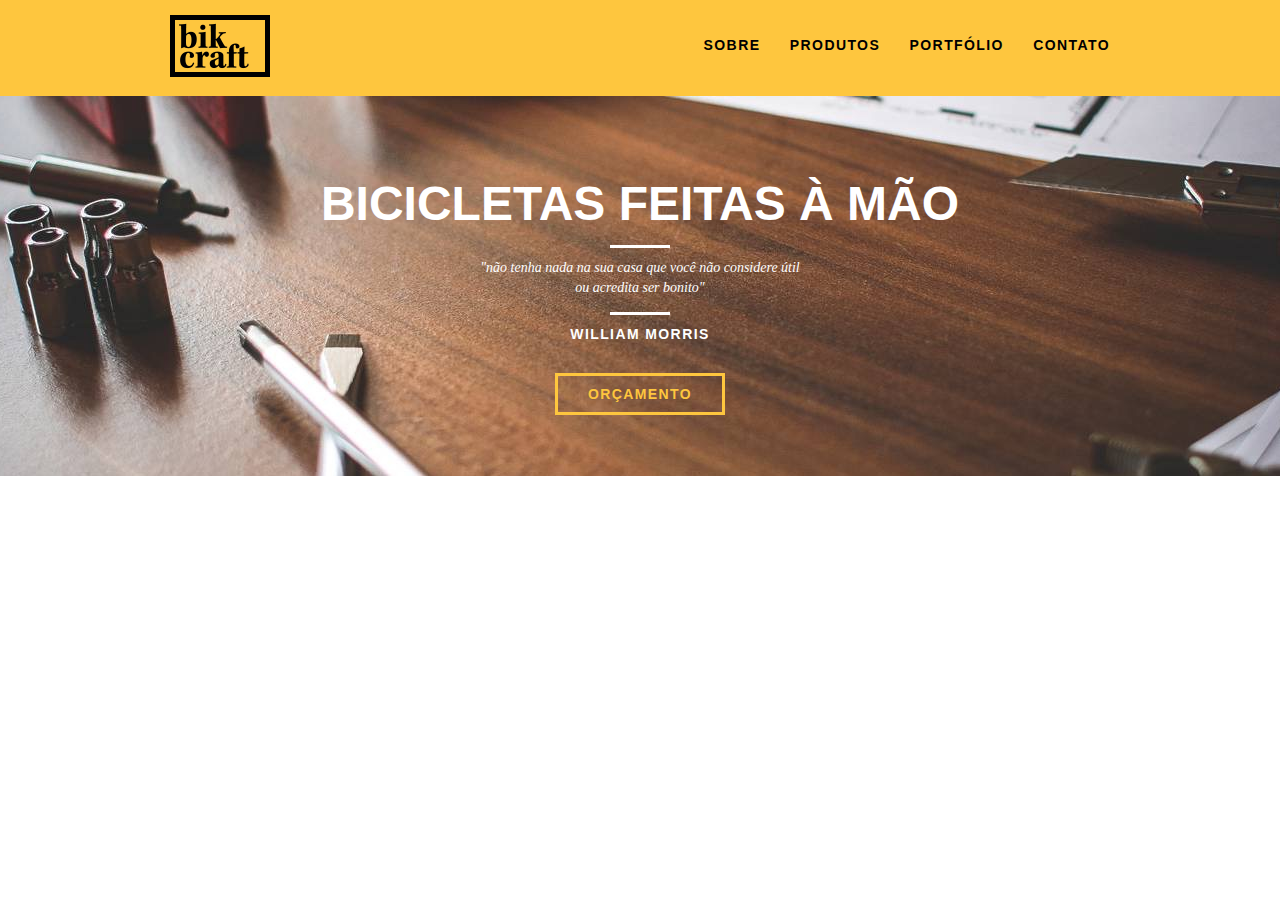
==== Bikcraft/index.html @ 6a5e8c7d "mais imagens adicionadas ao projeto, introdução da home pronta" ====
<!DOCTYPE html>
<html lang="pt-br">
<head>
    <meta charset="UTF-8">
    <meta name="viewport" content="width=device-width, initial-scale=1.0">
    <link rel="stylesheet" href="css/normalize.css">
    <link rel="stylesheet" href="css/reset.css">
    <link rel="stylesheet" href="css/grid.css">
    <link rel="stylesheet" href="css/style.css">
    <title>Bikcraft</title>
</head>
<body>
    <header class="header">
        <div class="container"> 
            <a href="index.html" class="grid-4"><img src="img/bikcraft.png" alt="Bikcraft"></a>
            <nav class="grid-12 header_menu">
                <ul>
                    <li><a href="sobre.html">Sobre</a></li>
                    <li><a href="produtos.html">Produtos</a></li>
                    <li><a href="portfolio.html">Portfólio</a></li>
                    <li><a href="contato.html">Contato</a></li>
                </ul>
            </nav>
        </div>
    </header>

    <section class="introducao">
        <div class="container">
            <h1>Bicicletas feitas à mão</h1>
            <blockquote class="quote_externo">
                <p>"não tenha nada na sua casa que você não considere útil ou acredita ser bonito"</p>
                <cite>William Morris</cite>
            </blockquote>
            <a href="produtos.html" class="btn">Orçamento</a>
        </div>
    </section>

</body>
</html>
---- Bikcraft/css/grid.css ----
*, *:before, *:after {
  -webkit-box-sizing: border-box; 
  -moz-box-sizing: border-box; 
  box-sizing: border-box;
}

.container {
	width: 960px;
	margin: 0 auto;
	padding: 0px;
	position: relative;
}

.container:after, .container:before {
	content: " ";
	display: table;
}

.container:after {
	clear: both;
}

.grid-1, .grid-2, .grid-3, .grid-4, .grid-5, .grid-6, .grid-7, .grid-8, .grid-9, .grid-10, .grid-11, .grid-12, .grid-13, .grid-14, .grid-15, .grid-16, .grid-1-3 {
	float: left;
	margin-left: 10px;
	margin-right: 10px;
}

.grid-1 	{width: 40px;}
.grid-2 	{width: 100px;}
.grid-3 	{width: 160px;}
.grid-4 	{width: 220px;}
.grid-5 	{width: 280px;}
.grid-6 	{width: 340px;}
.grid-7 	{width: 400px;}
.grid-8 	{width: 460px;}
.grid-9 	{width: 520px;}
.grid-10 	{width: 580px;}
.grid-11 	{width: 640px;}
.grid-12 	{width: 700px;}
.grid-13 	{width: 760px;}
.grid-14 	{width: 820px;}
.grid-15 	{width: 880px;}
.grid-16 	{width: 940px;}
.grid-1-3	{width: 300px;}
---- Bikcraft/css/style.css ----
/* 
                                        oooo  
                                        `888  
 .oooooooo  .ooooo.  oooo d8b  .oooo.    888  
888' `88b  d88' `88b `888""8P `P  )88b   888  
888   888  888ooo888  888      .oP"888   888  
`88bod8P'  888    .o  888     d8(  888   888  
`8oooooo.  `Y8bod8P' d888b    `Y888""8o o888o 
d"     YD                                     
"Y88888P'                                     
*/

:root {
    --branco: #fff;
    --amarelo: #fec63e;
    --preto: #000;
}

body {
    font-family: Arial, Helvetica, sans-serif;
}

p {
    font-family: Georgia, 'Times New Roman', Times, serif;
    font-size: 14px;
    line-height: 20px;
}

.btn {
    border: 3px solid var(--amarelo);
    padding: 10px 30px;
    font-weight: bold;
    text-transform: uppercase;
    color: var(--amarelo);
    font-size: 14px;
    line-height: 20px;
    letter-spacing: .1em;
}

.btn:hover {
    color: var(--branco);
    border-color:var(--branco);
    transition: 0.3s;
}


/* 
oooo                                  .o8                     
`888                                 "888                     
 888 .oo.    .ooooo.   .oooo.    .oooo888   .ooooo.  oooo d8b 
 888P"Y88b  d88' `88b `P  )88b  d88' `888  d88' `88b `888""8P 
 888   888  888ooo888  .oP"888  888   888  888ooo888  888     
 888   888  888    .o d8(  888  888   888  888    .o  888     
o888o o888o `Y8bod8P' `Y888""8o `Y8bod88P" `Y8bod8P' d888b    
*/

.header {
    position: fixed;
    top: 0;
    width: 100%;
    background: var(--amarelo);
    padding: 15px 0;
}

.header_menu {
    text-align: right;

}

.header_menu ul li {
    display: inline-block;
    margin-left: 25px;
    margin-top: 20px;
}

.header_menu ul li a {
    color: var(--preto);
    font-weight: bold;
    text-transform: uppercase;
    letter-spacing: .1em;
    font-size: 14px;
    line-height: 20px;
    padding: 10px 0;
} 

.header_menu ul li a:hover {
    color: var(--branco);
    transition: 0.1s;
} 

/* 
 o8o                  .                      
 `"'                .o8                      
oooo  ooo. .oo.   .o888oo oooo d8b  .ooooo.  
`888  `888P"Y88b    888   `888""8P d88' `88b 
 888   888   888    888    888     888   888 
 888   888   888    888 .  888     888   888 
o888o o888o o888o   "888" d888b    `Y8bod8P' 
*/

.introducao {
    width: 100%;
    background: url("../img/bg.jpg") no-repeat center;
    background-size: cover;
    margin-top: 96px;
    height: 380px;
    text-align: center;
    padding-top: 80px;
}

.introducao h1 {
    font-size: 48px;
    font-weight: bold;
    color: var(--branco);
    text-transform: uppercase;
}

.quote_externo {
    max-width: 320px;
    margin: 0 auto;
    color: var(--branco);
    margin-bottom: 40px;
}

.quote_externo p {
    font-style: italic;
}

.quote_externo p:before, .quote_externo p:after {
    content: "";
    display: block;
    width: 60px;
    height: 3px;
    background: var(--branco);
    margin: 14px auto 10px auto;
}

.quote_externo cite {
    font-style: normal;
    font-weight: bold;
    font-size: 14px;
    letter-spacing: .1em;
    text-transform: uppercase;
}
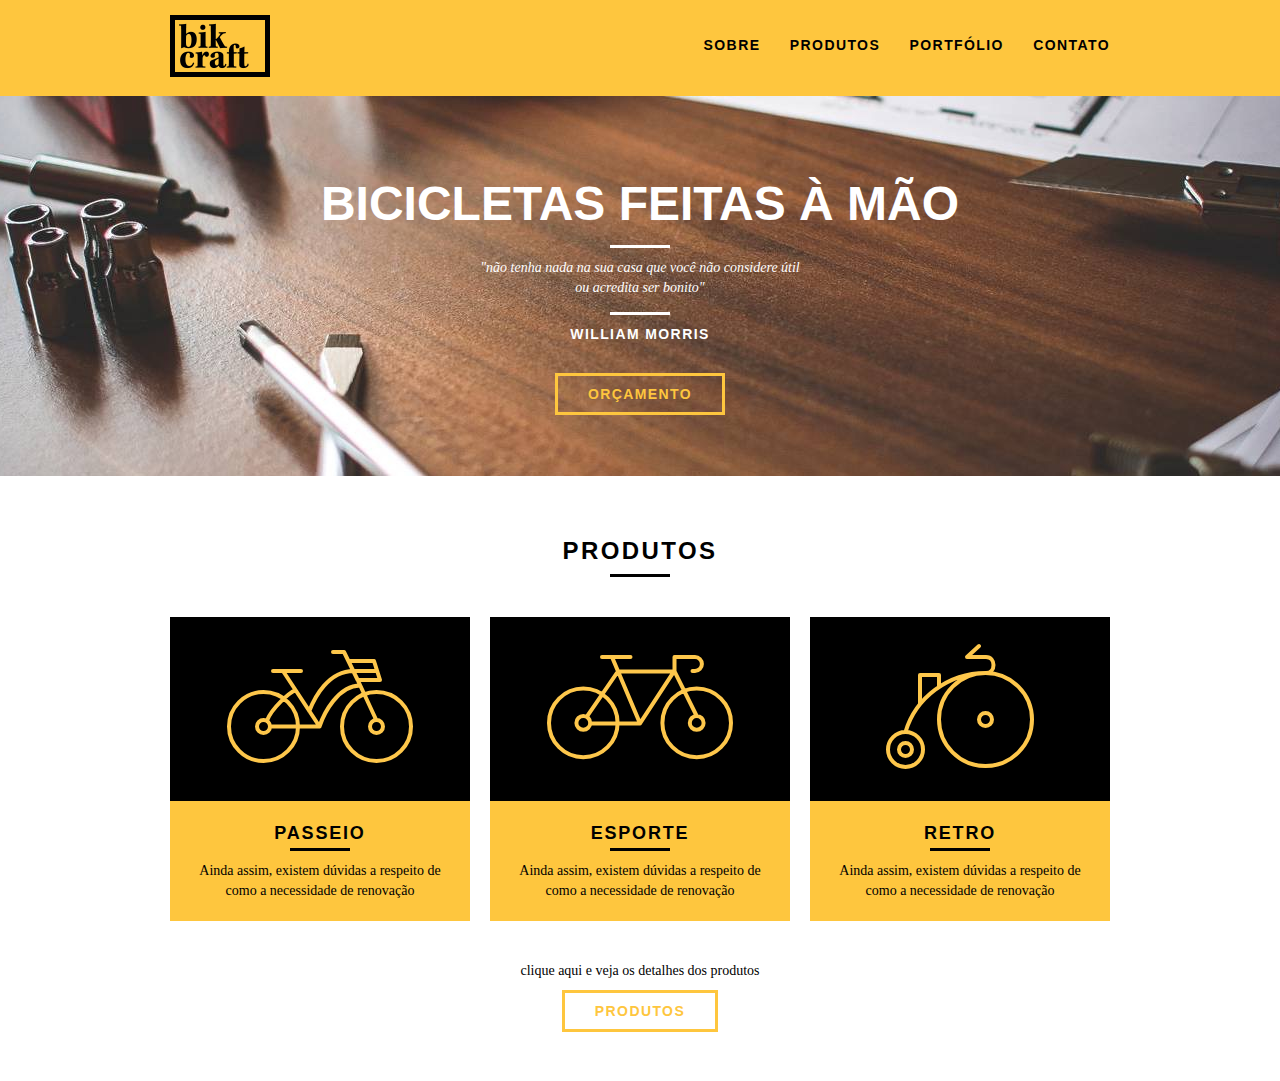
==== commit b72bfb8a: "parte produtos pronta e header corrigido com z-index" ====
--- a/Bikcraft/index.html
+++ b/Bikcraft/index.html
@@ -35,5 +35,34 @@
         </div>
     </section>
 
+    <section class="produtos container">
+        <h2 class="subtitulo">Produtos</h2>
+        <ul class="produtos_lista"> 
+
+            <li class="grid-1-3">
+                <div class="produtos_icone"><img src="img/produtos/passeio.svg" alt="Bikcraft Passeio"></div>
+                <h3>Passeio</h3>
+                <p>Ainda assim, existem dúvidas a respeito de como a necessidade de renovação</p>
+            </li>
+
+            <li class="grid-1-3">
+                <div class="produtos_icone"><img src="img/produtos/esporte.svg" alt="Bikcraft Esporte"></div>
+                <h3>Esporte</h3>
+                <p>Ainda assim, existem dúvidas a respeito de como a necessidade de renovação</p>
+            </li>
+
+            <li class="grid-1-3">
+                <div class="produtos_icone"><img src="img/produtos/retro.svg" alt="Bikcraft Retro"></div>
+                <h3>Retro</h3>
+                <p>Ainda assim, existem dúvidas a respeito de como a necessidade de renovação</p>
+            </li>
+
+        </ul>
+
+        <div class="call">
+            <p>clique aqui e veja os detalhes dos produtos</p>
+            <a href="produtos.html" class="btn btn_preto">Produtos</a>
+        </div>
+    </section>
 </body>
 </html>--- a/Bikcraft/css/style.css
+++ b/Bikcraft/css/style.css
@@ -26,6 +26,26 @@
     line-height: 20px;
 }
 
+.subtitulo {
+    font-size: 24px;
+    font-weight: bold;
+    line-height: 30px;
+    letter-spacing: .1em;
+    color: var(--preto);
+    text-transform: uppercase;
+    text-align: center;
+    margin-bottom: 40px;
+}
+
+.subtitulo:after {
+    content: "";
+    display: block;
+    width: 60px;
+    height: 3px;
+    background: var(--preto);
+    margin: 8px auto;
+}
+
 .btn {
     border: 3px solid var(--amarelo);
     padding: 10px 30px;
@@ -40,6 +60,12 @@
 .btn:hover {
     color: var(--branco);
     border-color:var(--branco);
+    transition: 0.3s;
+}
+
+.btn.btn_preto:hover {
+    color: var(--preto);
+    border-color:var(--preto);
     transition: 0.3s;
 }
 
@@ -60,6 +86,7 @@
     width: 100%;
     background: var(--amarelo);
     padding: 15px 0;
+    z-index: 10;
 }
 
 .header_menu {
@@ -143,3 +170,60 @@
     text-transform: uppercase;
 }
 
+/* 
+                                    .o8                  .                      
+                                   "888                .o8                      
+oo.ooooo.  oooo d8b  .ooooo.   .oooo888  oooo  oooo  .o888oo  .ooooo.   .oooo.o 
+ 888' `88b `888""8P d88' `88b d88' `888  `888  `888    888   d88' `88b d88(  "8 
+ 888   888  888     888   888 888   888   888   888    888   888   888 `"Y88b.  
+ 888   888  888     888   888 888   888   888   888    888 . 888   888 o.  )88b 
+ 888bod8P' d888b    `Y8bod8P' `Y8bod88P"  `V88V"V8P'   "888" `Y8bod8P' 8""888P' 
+ 888                                                                            
+*/
+
+.produtos {
+    padding: 60px 0;
+}
+
+.produtos_lista li {
+    background: var(--amarelo);
+    text-align: center;
+}
+
+.produtos_lista li h3 {
+    font-weight: bold;
+    font-size: 18px;
+    line-height: 25px;
+    letter-spacing: .1em;
+    text-transform: uppercase;
+    margin-top: 20px;
+
+}
+
+.produtos_lista li h3:after {
+    content: "";
+    display: block;
+    width: 60px;
+    height: 3px;
+    background: var(--preto);
+    margin: 2px auto;
+}
+
+.produtos_lista li p {
+    margin: 10px 20px 20px 20px;
+}
+
+.produtos_icone {
+    background: var(--preto);
+    padding: 20px;
+}
+
+.call {
+    text-align: center;
+    padding-top: 40px;
+    clear: both;
+}
+
+.call p {
+    margin-bottom: 20px;
+}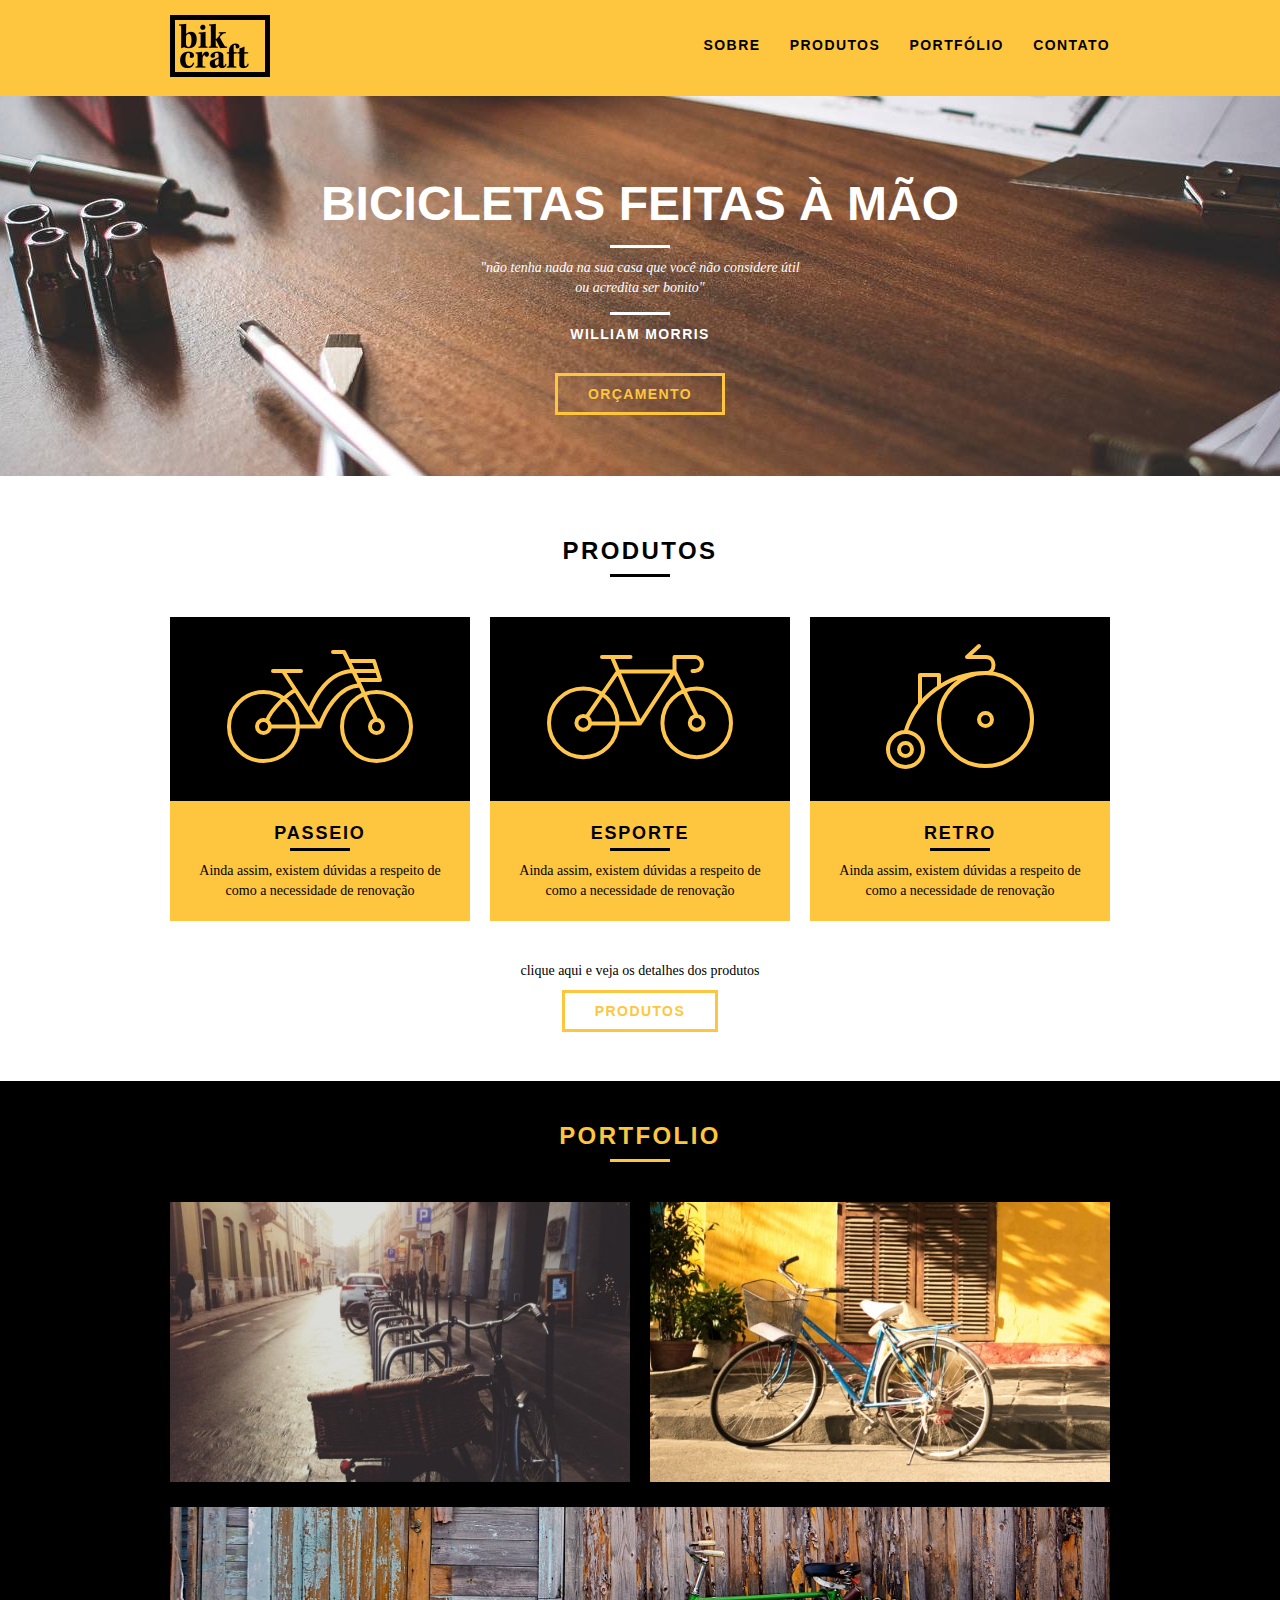
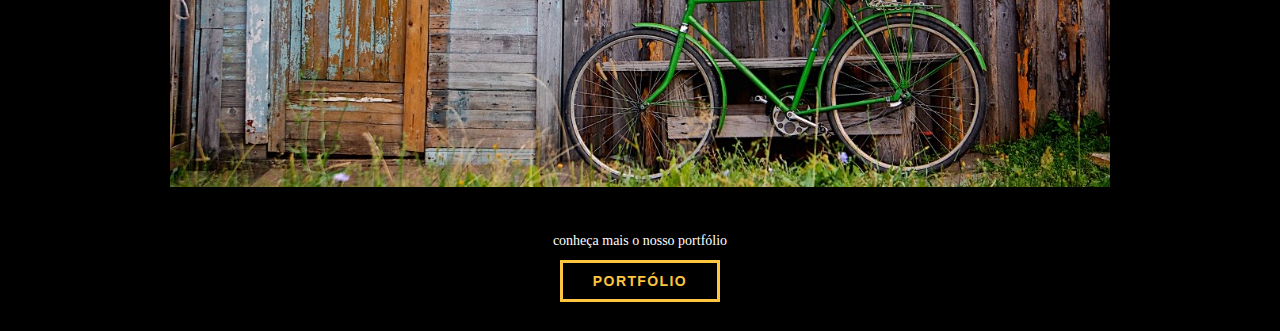
==== commit 6dff6b51: "portfolio da home pronto" ====
--- a/Bikcraft/index.html
+++ b/Bikcraft/index.html
@@ -64,5 +64,22 @@
             <a href="produtos.html" class="btn btn_preto">Produtos</a>
         </div>
     </section>
+
+    <section class="portfolio">
+        <div class="container">
+            <h2 class="subtitulo">Portfolio</h2>
+            <ul class="portfolio_lista">
+                <li class="grid-8"><img src="img/portfolio/retro.jpg" alt="Bicicleta Retro"></li>
+                <li class="grid-8"><img src="img/portfolio/passeio.jpg" alt="Bicicleta Passeio"></li>
+                <li class="grid-16"><img src="img/portfolio/esporte.jpg" alt="Bicicleta Esporte"></li>
+            </ul>
+
+            <div class="call">
+                <p>conheça mais o nosso portfólio</p>
+                <a href="portfolio.html" class="btn">Portfólio</a>
+            </div>
+        </div>
+    </section>
+
 </body>
 </html>--- a/Bikcraft/css/style.css
+++ b/Bikcraft/css/style.css
@@ -226,4 +226,39 @@
 
 .call p {
     margin-bottom: 20px;
+}
+
+/* 
+                                  .    .o88o.           oooo   o8o            
+                                .o8    888 `"           `888   `"'            
+oo.ooooo.   .ooooo.  oooo d8b .o888oo o888oo   .ooooo.   888  oooo   .ooooo.  
+ 888' `88b d88' `88b `888""8P   888    888    d88' `88b  888  `888  d88' `88b 
+ 888   888 888   888  888       888    888    888   888  888   888  888   888 
+ 888   888 888   888  888       888 .  888    888   888  888   888  888   888 
+ 888bod8P' `Y8bod8P' d888b      "888" o888o   `Y8bod8P' o888o o888o `Y8bod8P' 
+ 888                                                                          
+o888o                                                                                                                                                
+*/
+
+.portfolio {
+    width: 100%;
+    background: var(--preto);
+    padding: 40px 0;
+}
+
+.portfolio .subtitulo {
+    color: var(--amarelo);
+
+}
+
+.portfolio .subtitulo:after {
+    background: var(--amarelo);
+}
+
+.portfolio .call p {
+    color: var(--branco);
+}
+
+.portfolio_lista li:last-child {
+    margin-top: 20px;
 }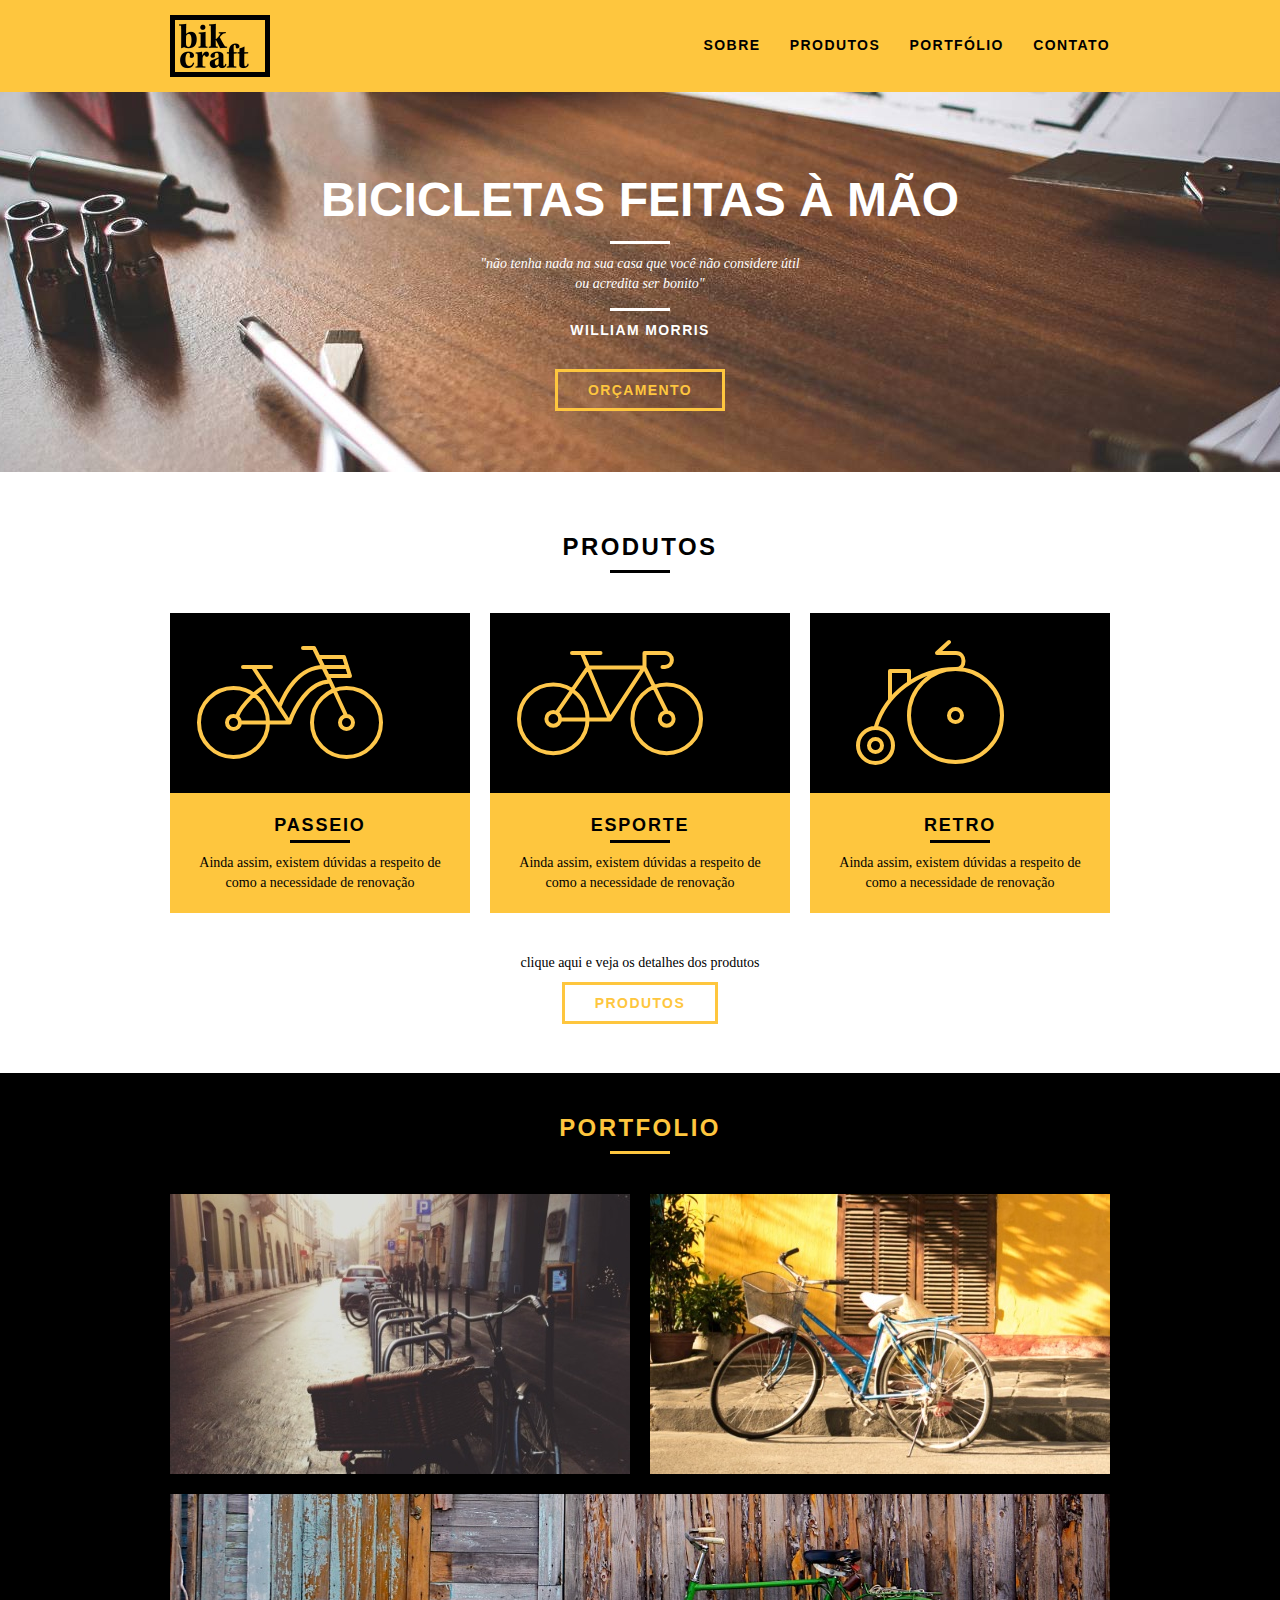
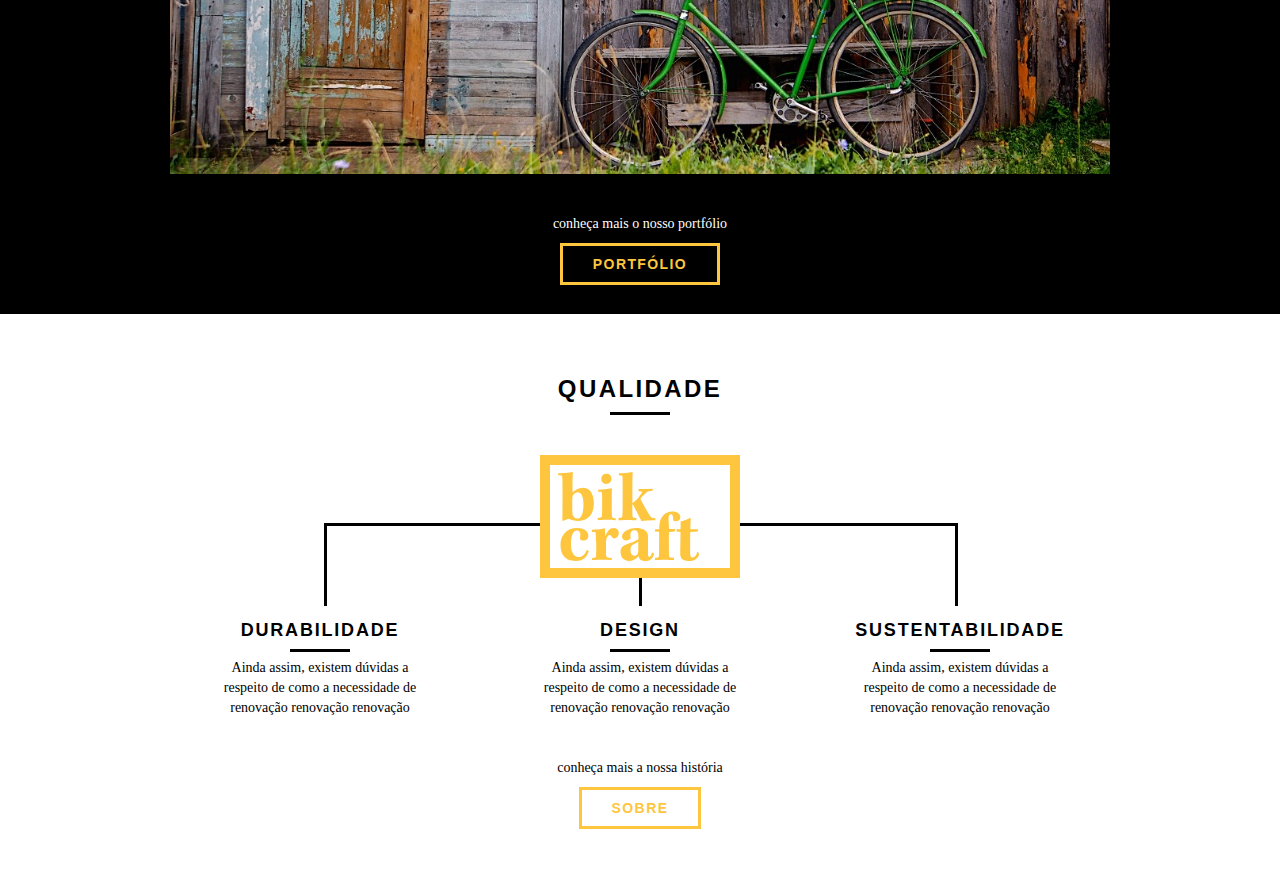
==== commit b75d7571: "ajustes no transition dos hovers, imagens com display block, ajuste no começo da página e parte de q" ====
--- a/Bikcraft/index.html
+++ b/Bikcraft/index.html
@@ -81,5 +81,28 @@
         </div>
     </section>
 
+    <section class="qualidade container">
+        <h2 class="subtitulo">Qualidade</h2>
+        <img src="img/bikcraft-qualidade.svg" alt="Bikcraft">
+        <ul class="qualidade_lista">
+            <li class="grid-1-3">
+                <h3>Durabilidade</h3>
+                <p>Ainda assim, existem dúvidas a respeito de como a necessidade de renovação renovação renovação</p>
+            </li>
+            <li class="grid-1-3">
+                <h3>Design</h3>
+                <p>Ainda assim, existem dúvidas a respeito de como a necessidade de renovação renovação renovação</p>
+            </li>
+            <li class="grid-1-3">
+                <h3>Sustentabilidade</h3>
+                <p>Ainda assim, existem dúvidas a respeito de como a necessidade de renovação renovação renovação</p>
+            </li>
+        </ul>
+        <div class="call">
+            <p>conheça mais a nossa história</p>
+            <a href="sobre.html" class="btn btn_preto">Sobre</a>
+        </div>
+    </section>
+
 </body>
 </html>--- a/Bikcraft/css/style.css
+++ b/Bikcraft/css/style.css
@@ -26,6 +26,10 @@
     line-height: 20px;
 }
 
+img {
+    display: block;
+}
+
 .subtitulo {
     font-size: 24px;
     font-weight: bold;
@@ -55,18 +59,18 @@
     font-size: 14px;
     line-height: 20px;
     letter-spacing: .1em;
+    transition: 0.3s ease-in-out;
 }
 
 .btn:hover {
     color: var(--branco);
     border-color:var(--branco);
-    transition: 0.3s;
+
 }
 
 .btn.btn_preto:hover {
     color: var(--preto);
     border-color:var(--preto);
-    transition: 0.3s;
 }
 
 
@@ -108,11 +112,12 @@
     font-size: 14px;
     line-height: 20px;
     padding: 10px 0;
+    transition: 0.1s ease-in-out;
 } 
 
 .header_menu ul li a:hover {
     color: var(--branco);
-    transition: 0.1s;
+
 } 
 
 /* 
@@ -129,7 +134,7 @@
     width: 100%;
     background: url("../img/bg.jpg") no-repeat center;
     background-size: cover;
-    margin-top: 96px;
+    margin-top: 92px;
     height: 380px;
     text-align: center;
     padding-top: 80px;
@@ -261,4 +266,65 @@
 
 .portfolio_lista li:last-child {
     margin-top: 20px;
+}
+
+/* 
+                                 oooo   o8o        .o8                  .o8            
+                                 `888   `"'       "888                 "888            
+ .ooooo oo oooo  oooo   .oooo.    888  oooo   .oooo888   .oooo.    .oooo888   .ooooo.  
+d88' `888  `888  `888  `P  )88b   888  `888  d88' `888  `P  )88b  d88' `888  d88' `88b 
+888   888   888   888   .oP"888   888   888  888   888   .oP"888  888   888  888ooo888 
+888   888   888   888  d8(  888   888   888  888   888  d8(  888  888   888  888    .o 
+`V8bod888   `V88V"V8P' `Y888""8o o888o o888o `Y8bod88P" `Y888""8o `Y8bod88P" `Y8bod8P' 
+      888.                                                                             
+      8P'                                                                              
+      "                                                                                
+*/
+
+.qualidade {
+    padding: 60px 0;
+}
+
+.qualidade:after{
+    content: "";
+    width: 634px;
+    height: 83px;
+    display: block;
+    background: url(../img/linhas.svg) no-repeat center;
+    position: absolute;
+    top: 209px;
+    right: 162px;
+    z-index: -1;
+}
+
+.qualidade img {
+    margin: 0 auto;
+}
+
+.qualidade_lista {
+    padding-top: 20px;
+}
+
+.qualidade_lista li {
+    text-align: center;
+    padding: 0 40px;
+}
+
+.qualidade_lista li h3 {
+    font-weight: bold;
+    font-size: 18px;
+    line-height: 25px;
+    letter-spacing: .1em;
+    text-transform: uppercase;
+    margin-top: 20px;
+
+}
+
+.qualidade_lista li h3:after {
+    content: "";
+    display: block;
+    width: 60px;
+    height: 3px;
+    background: var(--preto);
+    margin: 6px auto;
 }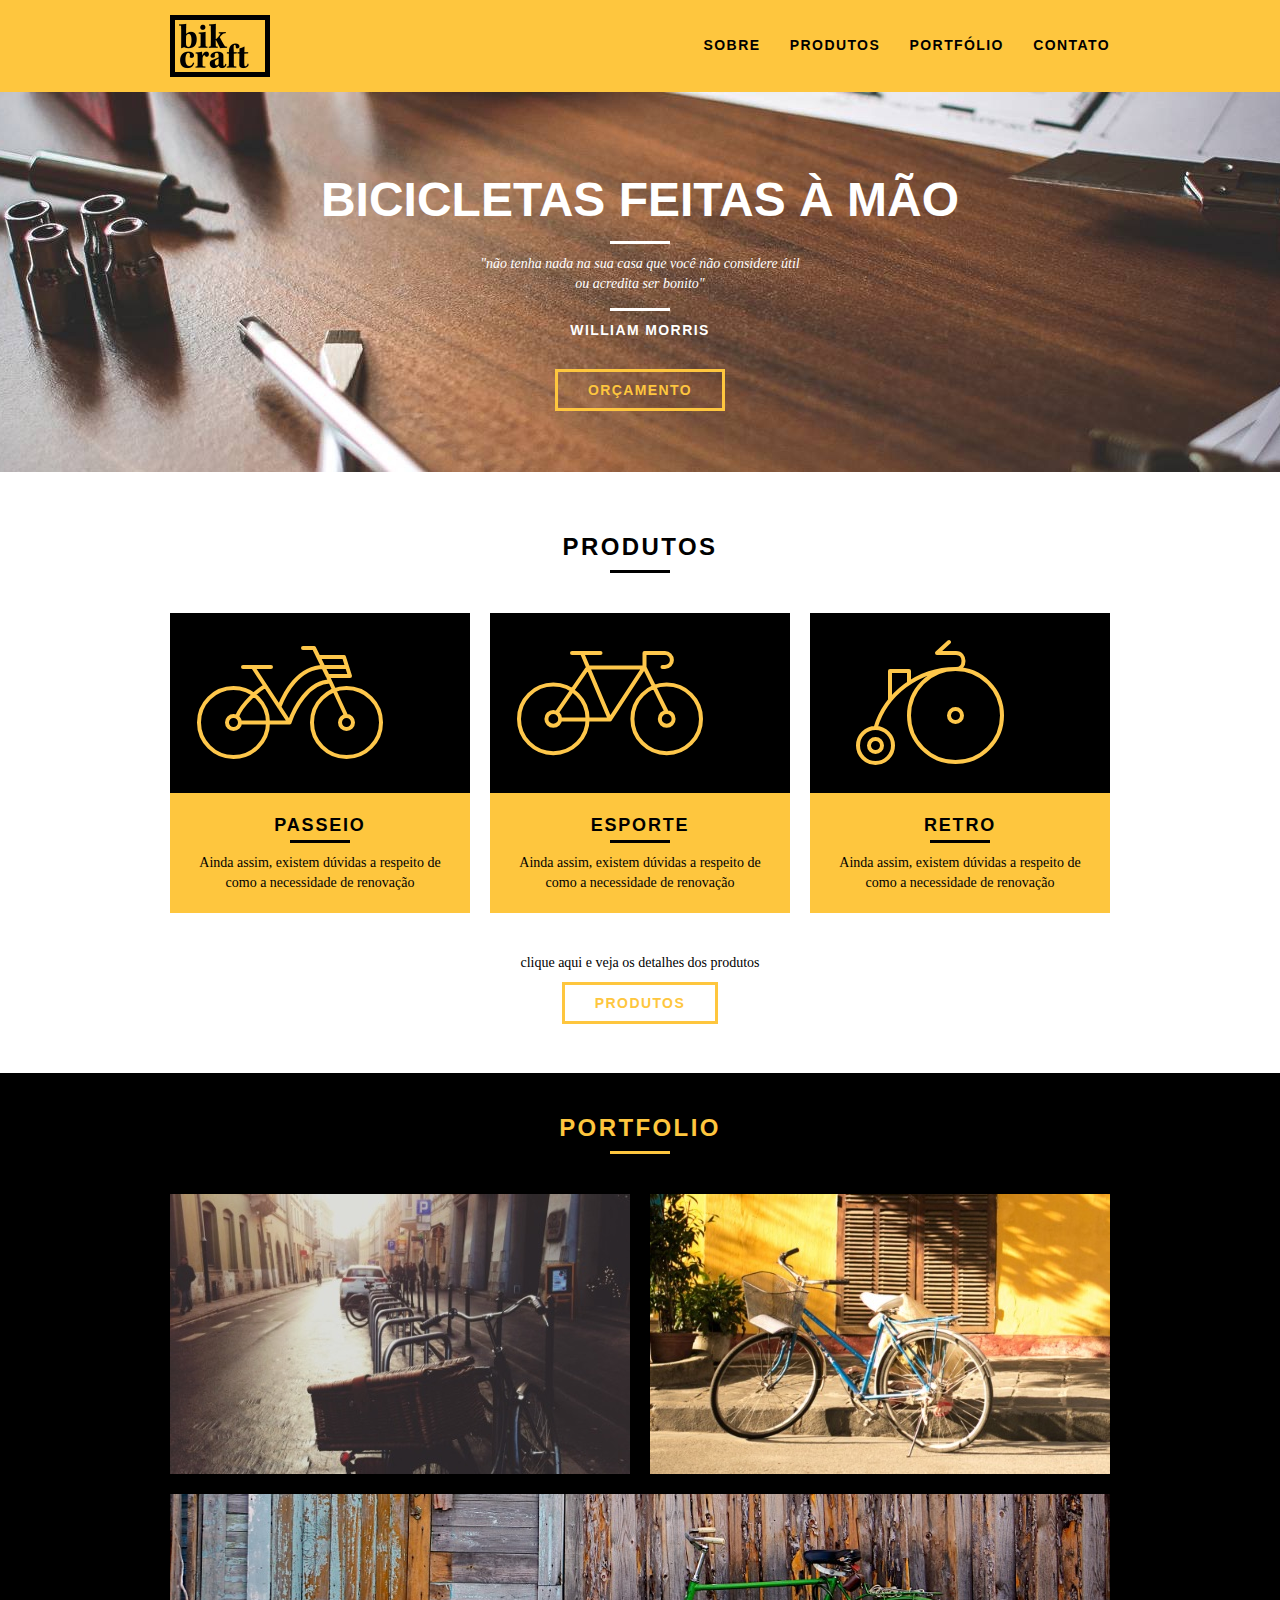
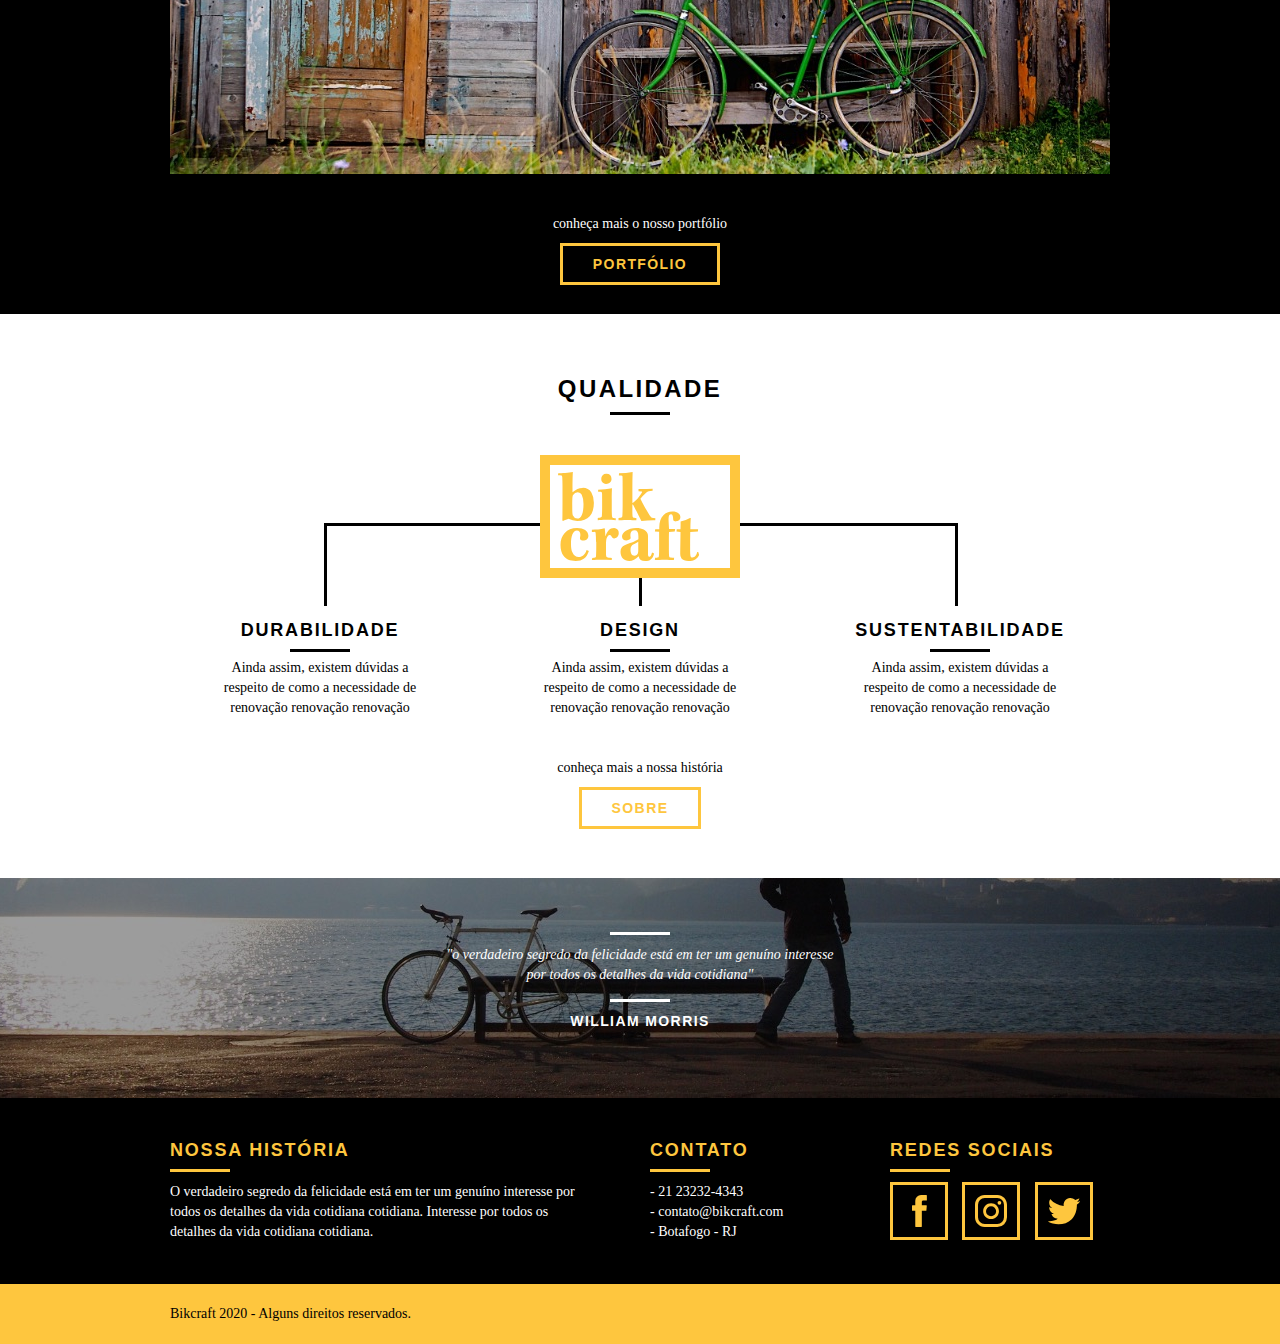
==== commit b0fd4c75: "footer pronto" ====
--- a/Bikcraft/index.html
+++ b/Bikcraft/index.html
@@ -104,5 +104,47 @@
         </div>
     </section>
 
+    <section class="quebra">
+        <blockquote class="quote_externo container">
+            <p>"o verdadeiro segredo da felicidade está em ter um genuíno interesse por todos os detalhes da vida cotidiana"</p>
+            <cite>William Morris</cite>
+        </blockquote>
+    </section>
+
+    <footer>
+        <div class="footer">
+            <div class="container">
+                <div class="grid-8 footer_historia">
+                    <h3>Nossa História</h3>
+                    <p>O verdadeiro segredo da felicidade está em ter um genuíno interesse por todos os detalhes da vida cotidiana cotidiana. Interesse por todos os detalhes da vida cotidiana cotidiana.</p>
+                </div>
+
+                <div class="grid-4 footer_contato">
+                    <h3>Contato</h3>
+                    <ul>
+                        <li>- 21 23232-4343</li>
+                        <li>- contato@bikcraft.com</li>
+                        <li>- Botafogo - RJ</li>
+                    </ul>
+                </div>
+
+                <div class="grid-4 footer_redes">
+                    <h3>Redes sociais</h3>
+                    <ul>
+                        <li><a href="http://facebook.com" target="_blank"><img src="img/redes-sociais/facebook.svg" alt="Facebook"></a></li>
+                        <li><a href="http://instagram.com" target="_blank"><img src="img/redes-sociais/instagram.svg" alt="Instagram"></a></li>
+                        <li><a href="http://twitter.com" target="_blank"><img src="img/redes-sociais/twitter.svg" alt="Twitter"></a></li>
+                    </ul>
+                </div>
+            </div>
+        </div>
+
+        <div class="copy">
+            <div class="container">
+                <p class="grid-16">Bikcraft 2020 - Alguns direitos reservados.</p>
+            </div>
+        </div>
+    </footer>
+
 </body>
 </html>--- a/Bikcraft/css/style.css
+++ b/Bikcraft/css/style.css
@@ -327,4 +327,85 @@
     height: 3px;
     background: var(--preto);
     margin: 6px auto;
+}
+
+
+/* 
+ .o88o.                         .                      
+ 888 `"                       .o8                      
+o888oo   .ooooo.   .ooooo.  .o888oo  .ooooo.  oooo d8b 
+ 888    d88' `88b d88' `88b   888   d88' `88b `888""8P 
+ 888    888   888 888   888   888   888ooo888  888     
+ 888    888   888 888   888   888 . 888    .o  888     
+o888o   `Y8bod8P' `Y8bod8P'   "888" `Y8bod8P' d888b                                                         
+*/
+
+.quebra {
+    width: 100%;
+    height: 220px;
+    background: url(../img/bg-footer.jpg) no-repeat center;
+    background-size: cover;
+    text-align: center;
+    padding-top: 40px; 
+}
+
+.quebra .quote_externo {
+    max-width: 400px;
+}
+
+.footer {
+    width: 100%;
+    background: var(--preto);
+    color: var(--branco);
+    padding: 40px 0;
+}
+
+.footer h3 {
+    font-size: 18px;
+    line-height: 25px;
+    color: var(--amarelo);
+    text-transform: uppercase;
+    letter-spacing: .1em;
+    font-weight: bold;
+}
+
+.footer h3:after {
+    content: "";
+    display: block;
+    width: 60px;
+    height: 3px;
+    background: var(--amarelo);
+    margin: 6px 0 10px 0;
+}
+
+.footer_historia {
+    padding-right: 40px;
+}
+
+.footer_contato ul li{
+    font-size: 14px;
+    line-height: 20px;
+    font-family: Georgia, 'Times New Roman', Times, serif;
+}
+
+.footer_redes ul li{
+    display: inline-block;
+    margin-right: 10px;
+}
+
+.footer_redes ul li a {
+    border: 3px solid var(--amarelo);
+    display: block;
+    padding: 10px;
+    transition: 0.3s ease-in-out;
+}
+
+.footer_redes ul li a:hover {
+    border-color: var(--branco);
+}
+
+.copy {
+    width: 100%;
+    background: var(--amarelo);
+    padding: 20px 0;
 }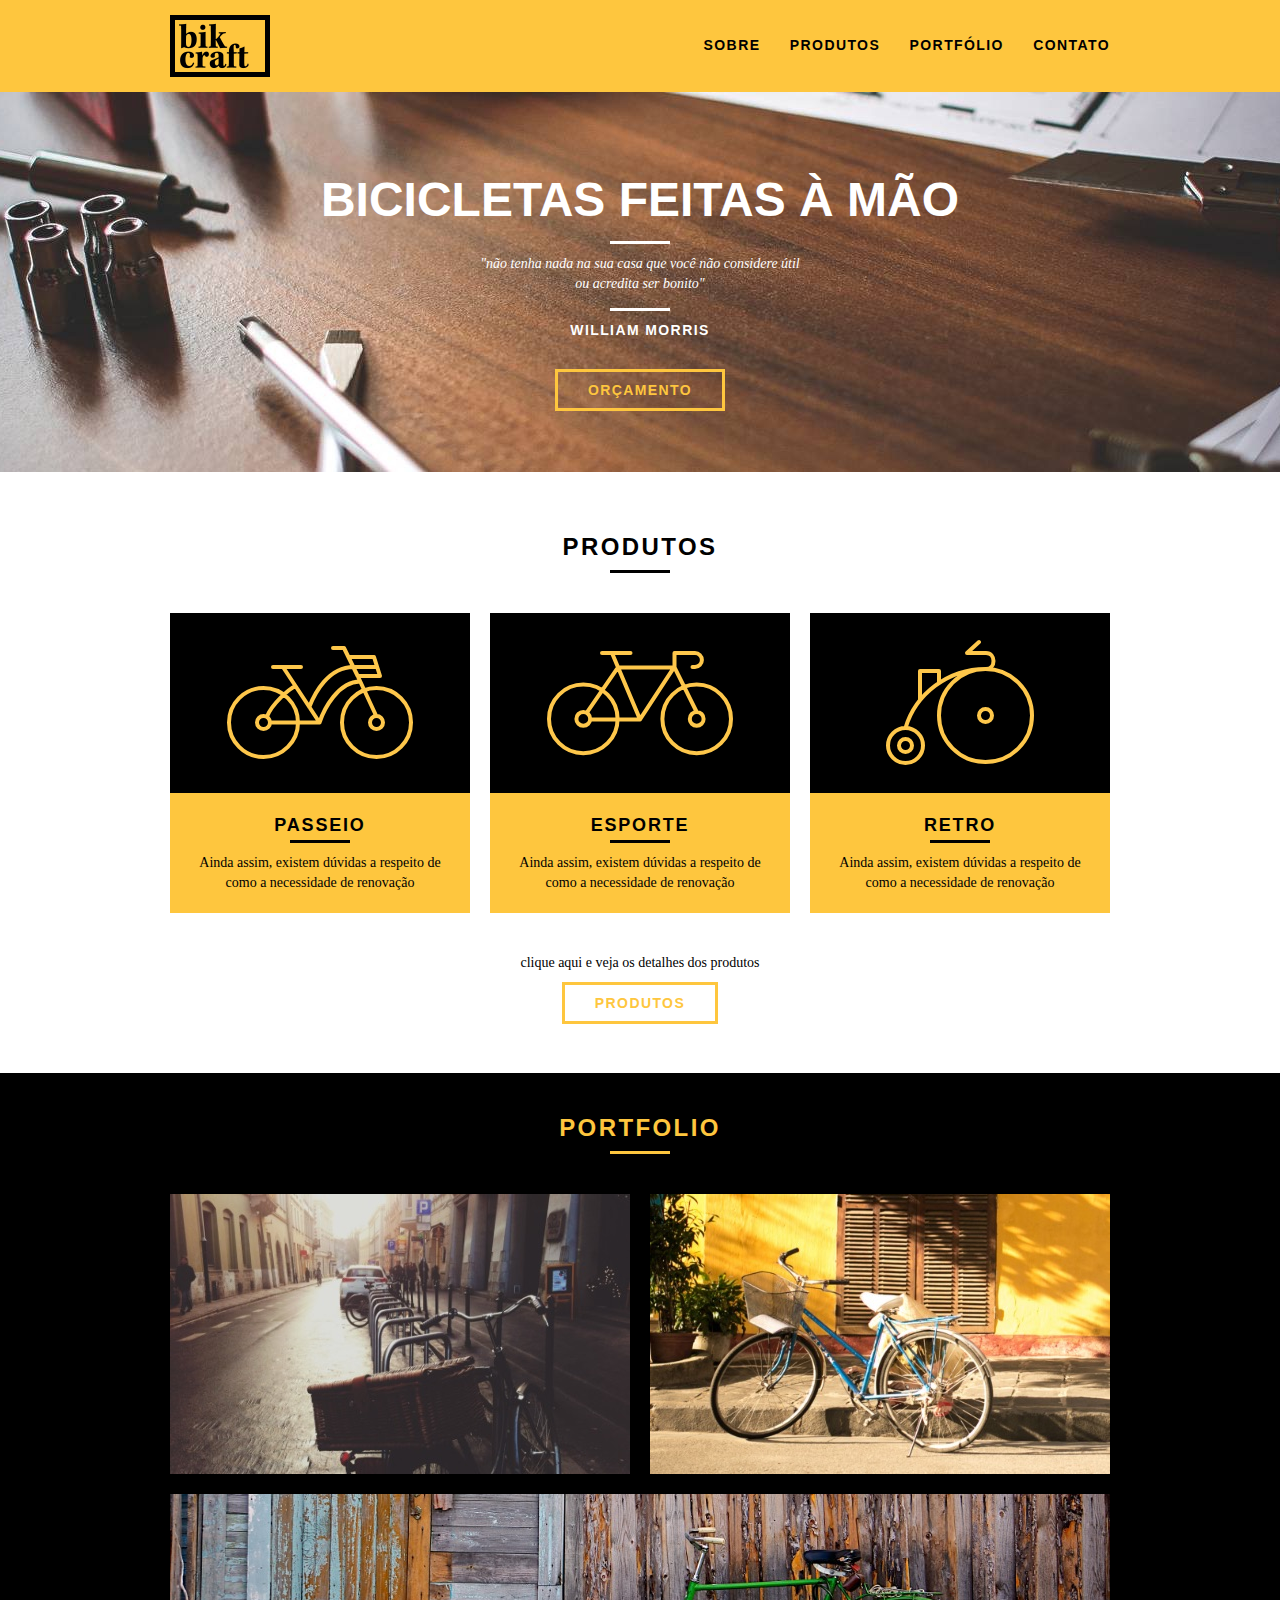
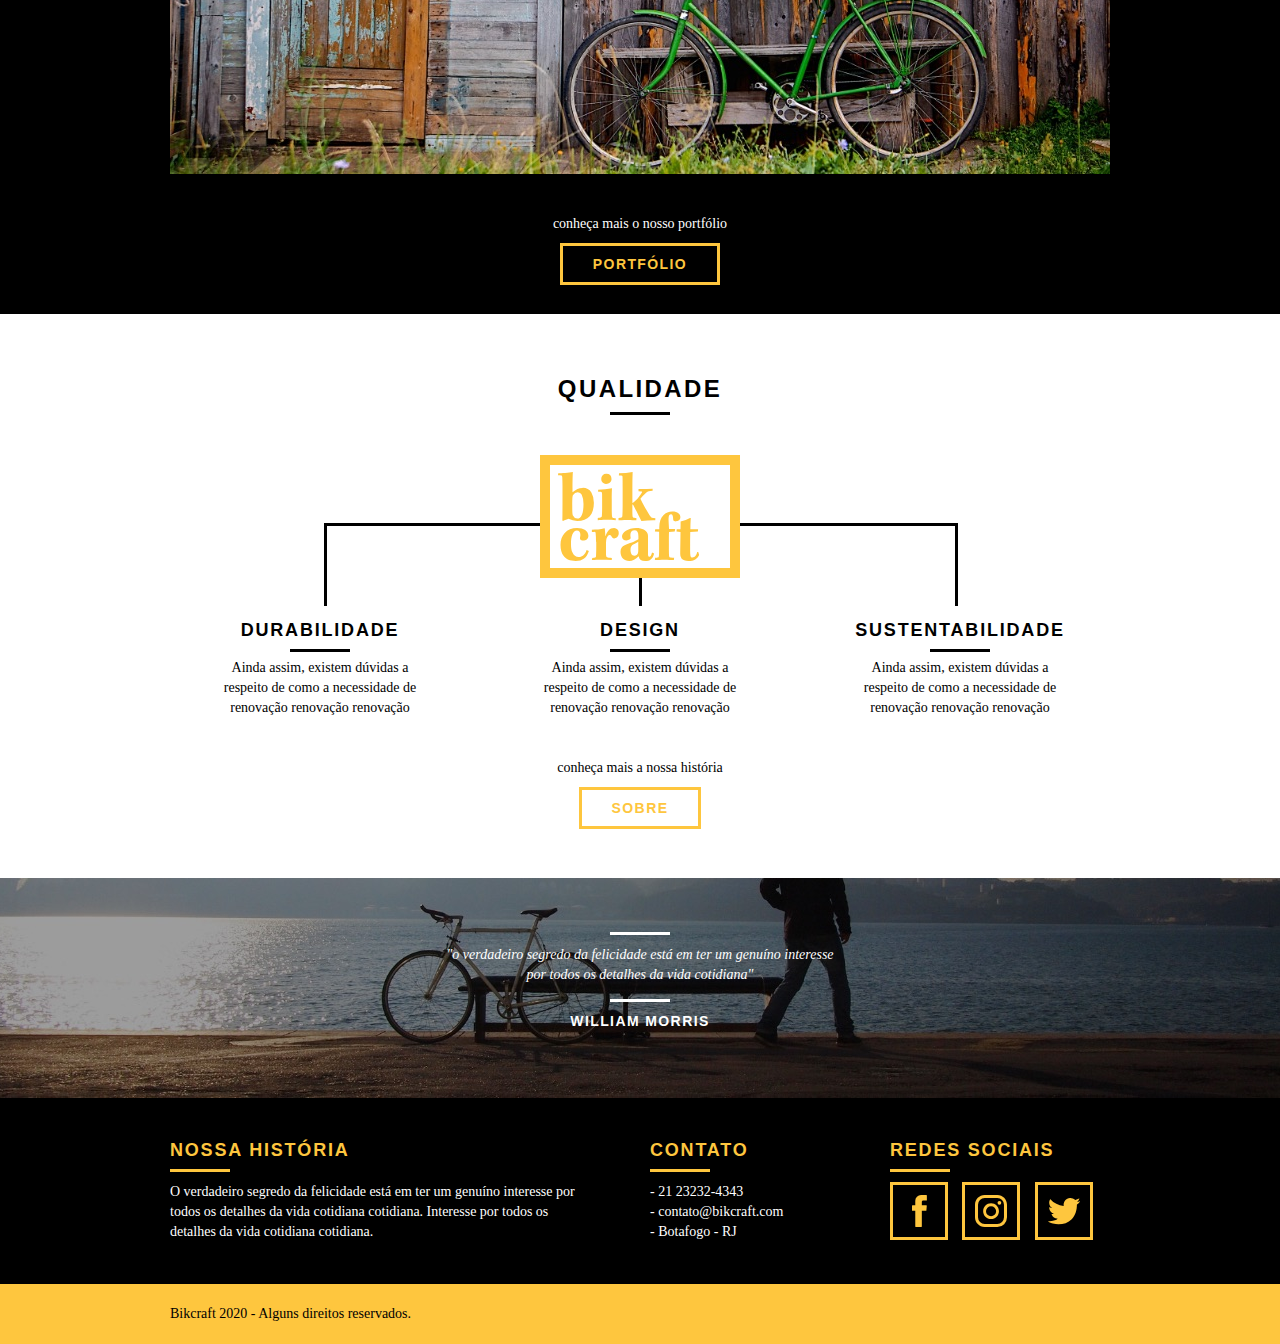
==== commit 4617d9da: "header responsivo" ====
--- a/Bikcraft/index.html
+++ b/Bikcraft/index.html
@@ -7,6 +7,7 @@
     <link rel="stylesheet" href="css/reset.css">
     <link rel="stylesheet" href="css/grid.css">
     <link rel="stylesheet" href="css/style.css">
+    <link rel="stylesheet" href="css/responsivo.css">
     <title>Bikcraft</title>
 </head>
 <body>
--- a/Bikcraft/css/grid.css
+++ b/Bikcraft/css/grid.css
@@ -42,4 +42,54 @@
 .grid-14 	{width: 820px;}
 .grid-15 	{width: 880px;}
 .grid-16 	{width: 940px;}
-.grid-1-3	{width: 300px;}+.grid-1-3	{width: 300px;}
+
+/* 
+                                                                       o8o                        
+                                                                       `"'                        
+oooo d8b  .ooooo.   .oooo.o oo.ooooo.   .ooooo.  ooo. .oo.    .oooo.o oooo  oooo    ooo  .ooooo.  
+`888""8P d88' `88b d88(  "8  888' `88b d88' `88b `888P"Y88b  d88(  "8 `888   `88.  .8'  d88' `88b 
+ 888     888ooo888 `"Y88b.   888   888 888   888  888   888  `"Y88b.   888    `88..8'   888   888 
+ 888     888    .o o.  )88b  888   888 888   888  888   888  o.  )88b  888     `888'    888   888 
+d888b    `Y8bod8P' 8""888P'  888bod8P' `Y8bod8P' o888o o888o 8""888P' o888o     `8'     `Y8bod8P' 
+                             888                                                                  
+                            o888o                                                                 
+                                                                                                  
+*/
+
+@media only screen and (min-width: 788px) and (max-width: 979px) {
+	.container {
+		width: 768px;
+	}
+
+	.grid-1		{width: 28px;}
+	.grid-2		{width: 76px;}
+	.grid-3		{width: 124px;}
+	.grid-4		{width: 172px;}
+	.grid-5		{width: 220px;}
+	.grid-6		{width: 268px;}
+	.grid-7		{width: 316px;}
+	.grid-8		{width: 364px;}
+	.grid-9		{width: 412px;}
+	.grid-10	{width: 460px;}
+	.grid-11	{width: 508px;}
+	.grid-12	{width: 556px;}
+	.grid-13	{width: 604px;}
+	.grid-14	{width: 652px;}
+	.grid-15	{width: 700px;}
+	.grid-16	{width: 748px;}
+	.grid-1-3	{width: 236px;}
+}
+
+@media only screen and (max-width: 787px) {
+	.container {
+		width: 300px;
+	}
+	
+	.grid-1, .grid-2, .grid-3, .grid-4, .grid-5, .grid-6, .grid-7, .grid-8, .grid-9, .grid-10, .grid-11, .grid-12, .grid-13, .grid-14, .grid-15, .grid-16, .grid-1-3 {
+		width: 300px;
+		margin: 0 0 20px 0;
+		float: none;
+	}
+	
+	}--- a/Bikcraft/css/style.css
+++ b/Bikcraft/css/style.css
@@ -28,6 +28,7 @@
 
 img {
     display: block;
+    max-width: 100%;
 }
 
 .subtitulo {
@@ -71,6 +72,10 @@
 .btn.btn_preto:hover {
     color: var(--preto);
     border-color:var(--preto);
+}
+
+.header_menu ul li a.menu_ativo {
+    color: var(--branco);
 }
 
 
@@ -174,6 +179,55 @@
     letter-spacing: .1em;
     text-transform: uppercase;
 }
+
+/* 
+
+ o8o                  .                                            
+ `"'                .o8                                            
+oooo  ooo. .oo.   .o888oo oooo d8b  .ooooo.                        
+`888  `888P"Y88b    888   `888""8P d88' `88b                       
+ 888   888   888    888    888     888   888                       
+ 888   888   888    888 .  888     888   888                       
+o888o o888o o888o   "888" d888b    `Y8bod8P'                       
+                                                                   
+                                                                   
+                                                                   
+ o8o                  .                                            
+ `"'                .o8                                            
+oooo  ooo. .oo.   .o888oo  .ooooo.  oooo d8b ooo. .oo.    .oooo.   
+`888  `888P"Y88b    888   d88' `88b `888""8P `888P"Y88b  `P  )88b  
+ 888   888   888    888   888ooo888  888      888   888   .oP"888  
+ 888   888   888    888 . 888    .o  888      888   888  d8(  888  
+o888o o888o o888o   "888" `Y8bod8P' d888b    o888o o888o `Y888""8o 
+*/
+
+.introducao_interna {
+    width: 100%;
+    background-size: cover;
+    margin-top: 92px;
+    height: 160px;
+    text-align: center;
+    color: var(--branco);
+    padding-top: 30px;
+}
+
+.introducao_interna h1 {
+    font-size: 36px;
+    font-weight: bold;
+    text-transform: uppercase;
+    letter-spacing: .1em;
+}
+
+.introducao_interna h1:after {
+    content: "";
+    display: block;
+    width: 60px;
+    height: 3px;
+    background: var(--branco);
+    margin: 6px auto 10px auto;
+}
+
+
 
 /* 
                                     .o8                  .                      
@@ -221,6 +275,10 @@
 .produtos_icone {
     background: var(--preto);
     padding: 20px;
+}
+
+.produtos_icone img {
+    margin: 0 auto;
 }
 
 .call {
@@ -303,6 +361,7 @@
 
 .qualidade_lista {
     padding-top: 20px;
+    overflow: auto;
 }
 
 .qualidade_lista li {
--- a/Bikcraft/css/responsivo.css
+++ b/Bikcraft/css/responsivo.css
@@ -0,0 +1,79 @@
+
+/* 
+                                                                       o8o                        
+                                                                       `"'                        
+oooo d8b  .ooooo.   .oooo.o oo.ooooo.   .ooooo.  ooo. .oo.    .oooo.o oooo  oooo    ooo  .ooooo.  
+`888""8P d88' `88b d88(  "8  888' `88b d88' `88b `888P"Y88b  d88(  "8 `888   `88.  .8'  d88' `88b 
+ 888     888ooo888 `"Y88b.   888   888 888   888  888   888  `"Y88b.   888    `88..8'   888   888 
+ 888     888    .o o.  )88b  888   888 888   888  888   888  o.  )88b  888     `888'    888   888 
+d888b    `Y8bod8P' 8""888P'  888bod8P' `Y8bod8P' o888o o888o 8""888P' o888o     `8'     `Y8bod8P' 
+                             888                                                                  
+                            o888o                                                                 
+                                                                                                  
+
+*/
+
+@media only screen and (min-width: 788px) and (max-width: 979px) {
+
+}
+
+@media only screen and (max-width: 787px) {
+
+        /* 
+    oooo                                  .o8                     
+    `888                                 "888                     
+     888 .oo.    .ooooo.   .oooo.    .oooo888   .ooooo.  oooo d8b 
+     888P"Y88b  d88' `88b `P  )88b  d88' `888  d88' `88b `888""8P 
+     888   888  888ooo888  .oP"888  888   888  888ooo888  888     
+     888   888  888    .o d8(  888  888   888  888    .o  888     
+    o888o o888o `Y8bod8P' `Y888""8o `Y8bod88P" `Y8bod8P' d888b    
+    */
+
+    .header {
+        position: relative;
+        padding-bottom: 0;
+    }
+
+    .header img {
+        margin: 0 auto 10px auto;
+    }
+
+    .header_menu {
+        text-align: center;
+    }
+
+    .header_menu ul li {
+        margin: 5px;
+    }
+
+    .header_menu ul li a {
+        border: 4px solid var(--preto);
+        width: 136px;
+        display: block;
+        float: left;
+    }
+
+    .header_menu ul li a:hover {
+        border-color: var(--branco);
+    }
+
+    /* 
+     o8o                  .                      
+     `"'                .o8                      
+    oooo  ooo. .oo.   .o888oo oooo d8b  .ooooo.  
+    `888  `888P"Y88b    888   `888""8P d88' `88b 
+     888   888   888    888    888     888   888 
+     888   888   888    888 .  888     888   888 
+    o888o o888o o888o   "888" d888b    `Y8bod8P' 
+   */
+
+   .introducao {
+       margin-top: 0px;
+       padding-top: 20px;
+       background: url("../img/bg-mobile.jpg") no-repeat center;
+       background-size: cover;
+   }
+
+
+
+}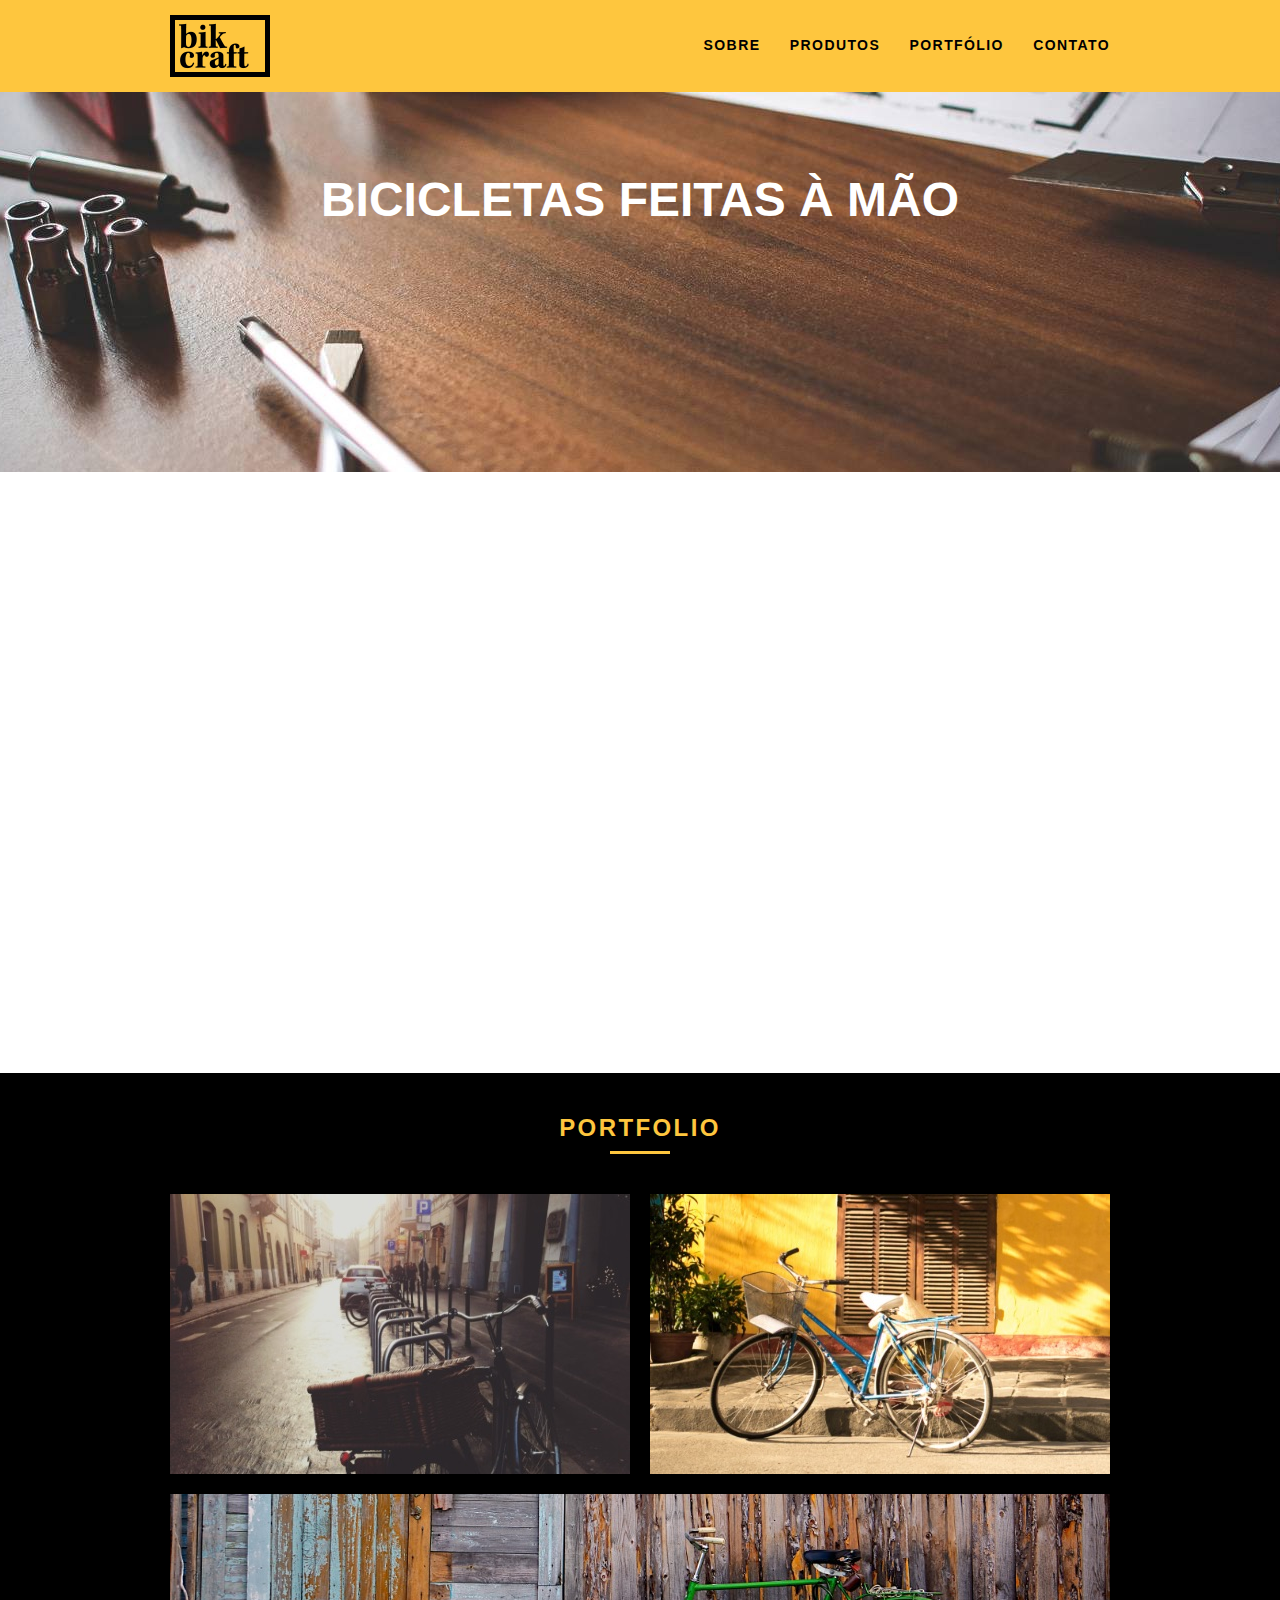
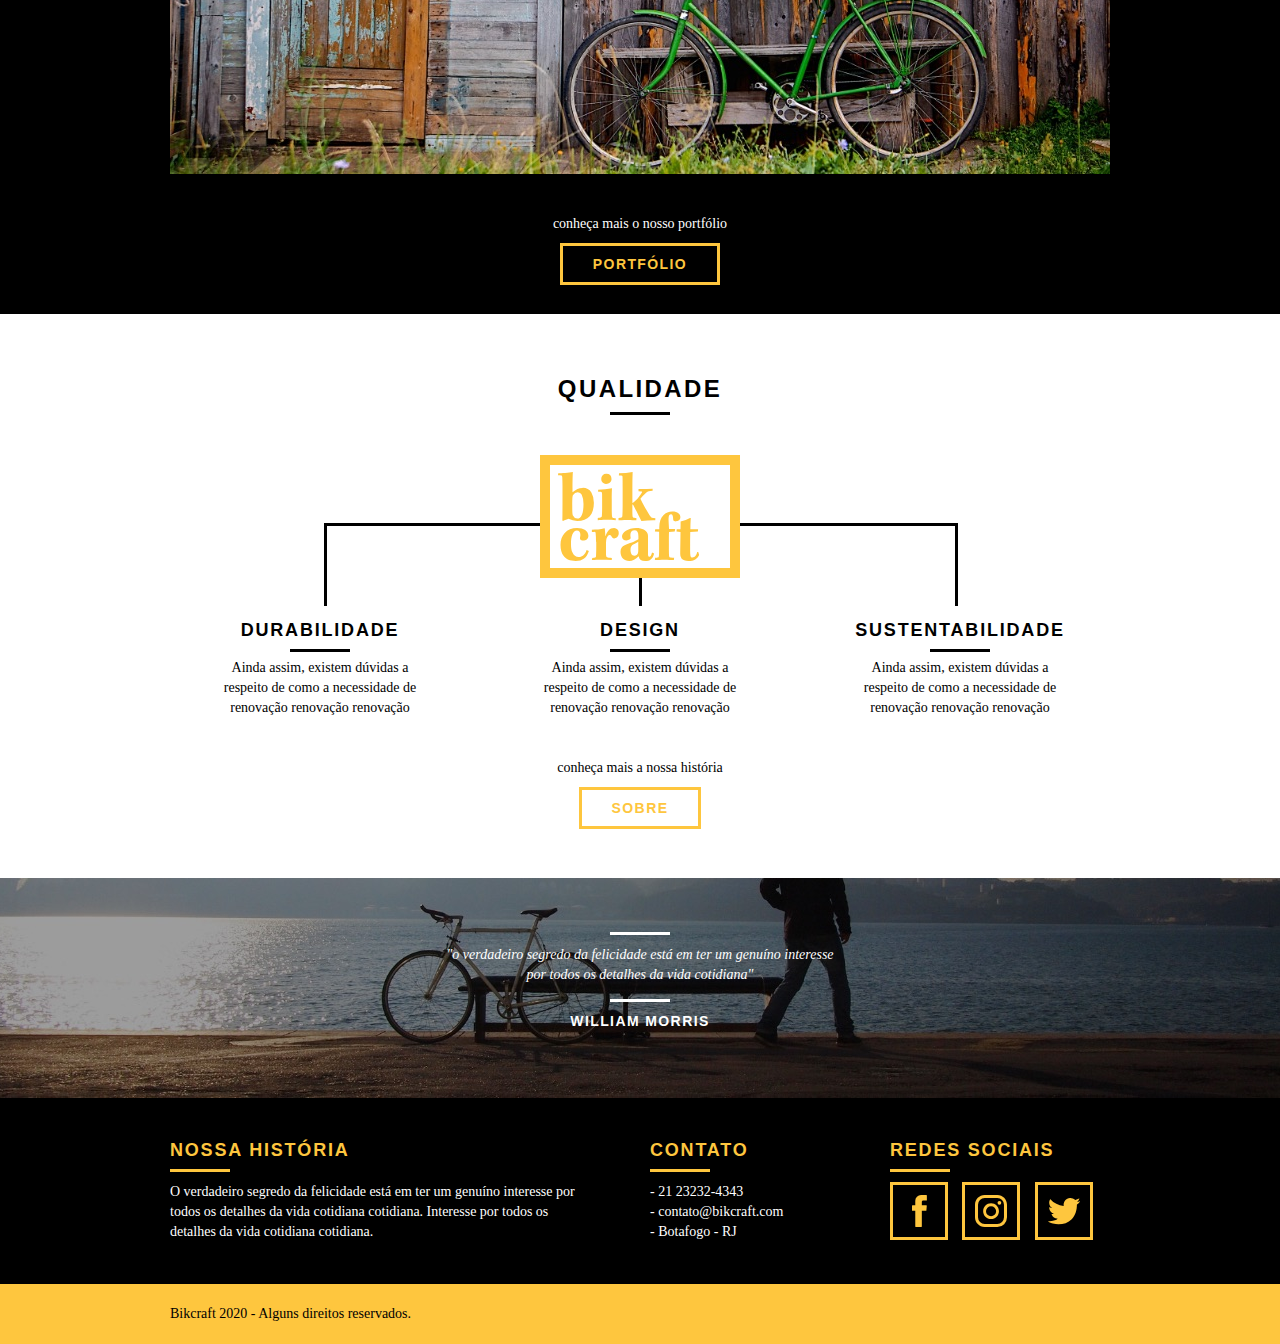
==== commit a44fe525: "animações de carregamento da página adicionados" ====
--- a/Bikcraft/index.html
+++ b/Bikcraft/index.html
@@ -8,6 +8,7 @@
     <link rel="stylesheet" href="css/grid.css">
     <link rel="stylesheet" href="css/style.css">
     <link rel="stylesheet" href="css/responsivo.css">
+    <script>document.documentElement.classList.add("js");</script>
     <title>Bikcraft</title>
 </head>
 <body>
@@ -27,16 +28,16 @@
 
     <section class="introducao">
         <div class="container">
-            <h1>Bicicletas feitas à mão</h1>
-            <blockquote class="quote_externo">
+            <h1 data-anime="400" class="fadeInDown">Bicicletas feitas à mão</h1>
+            <blockquote class="quote_externo" data-anime="800" class="fadeInDown">
                 <p>"não tenha nada na sua casa que você não considere útil ou acredita ser bonito"</p>
                 <cite>William Morris</cite>
             </blockquote>
-            <a href="produtos.html" class="btn">Orçamento</a>
+            <a href="produtos.html" class="btn" data-anime="1200">Orçamento</a>
         </div>
     </section>
 
-    <section class="produtos container">
+    <section class="produtos container fadeInDown" data-anime="1600" >
         <h2 class="subtitulo">Produtos</h2>
         <ul class="produtos_lista"> 
 
@@ -147,5 +148,8 @@
         </div>
     </footer>
 
+    <script src="./js/simple-anime.js"></script>
+    <script src="./js/script.js"></script>
+
 </body>
 </html>--- a/Bikcraft/css/style.css
+++ b/Bikcraft/css/style.css
@@ -14,6 +14,7 @@
     --branco: #fff;
     --amarelo: #fec63e;
     --preto: #000;
+    --cinza: #1d1d1d;
 }
 
 body {
@@ -467,4 +468,85 @@
     width: 100%;
     background: var(--amarelo);
     padding: 20px 0;
-}+}
+
+/* 
+    o8o          
+    `"'          
+   oooo  .oooo.o 
+   `888 d88(  "8 
+    888 `"Y88b.  
+    888 o.  )88b 
+    888 8""888P' 
+    888          
+.o. 88P          
+`Y888P           
+
+*/
+
+.js [data-slide] {
+    position: relative;
+}
+
+.js [data-slide] > * {
+    position: absolute;
+    top: 0px;
+    opacity: 0;
+}
+
+.js [data-slide] > .active {
+    position: relative;
+    opacity: 1;
+    transition: opacity 500ms;
+    z-index: 1;
+}
+
+.js [data-slide-nav] {
+    display: block;
+    text-align: center;
+    margin-top: 20px;
+}
+
+.js [data-slide-nav] button {
+    display: inline-block;
+    width: 12px;
+    height: 12px;
+    margin: 4px;
+    border: none;
+    padding: 0px;
+    border-radius: 6px;
+    text-indent: -99px;
+    overflow: hidden;
+    background: var(--cinza);
+}
+
+.js [data-slide-nav] button.active { 
+    background: var(--amarelo);
+}
+
+.js [data-anime] {
+    opacity: 0;
+}
+
+.js .fadeInDown {
+    transform: translate3d(0,-20px,0);
+}
+
+.js .fadeInUp {
+    transform: translate3d(0,20px,0);
+}
+
+.js .fadeInRight {
+    transform: translate3d(20px,0,0);
+}
+
+.js  .fadeInLeft {
+    transform: translate3d(-20px,0,0);
+}
+
+.js .anime {
+    opacity: 1;
+    transform: none;
+    transition: transform .8s, opacity .8s;
+}
+  --- a/Bikcraft/css/responsivo.css
+++ b/Bikcraft/css/responsivo.css
@@ -14,10 +14,48 @@
 */
 
 @media only screen and (min-width: 788px) and (max-width: 979px) {
-
+    .qualidade:after {
+       right: 66px;
+    }
+
+    .qualidade_lista li {
+        padding: 0 10px;
+    }
+
+    .footer_redes ul li a {
+        padding: 6px;
+    }
+
+    .footer_redes ul li a img {
+        width: 26px;
+        height: 26px;
+    }
+
+    .produto_item h2 {
+        top: -150px;
+    }
+
+    .produto_icone {
+        padding: 41px 0;
+    }
+
+    .produto_info p {
+        font-size: 14px;
+        line-height: 20px;
+        padding: 20px 30px;
+        height: 123.5px;
+    }
+
+    .produto_info ul li {
+        width: 181px;
+    }
 }
 
 @media only screen and (max-width: 787px) {
+
+    .header_menu ul li a.menu_ativo {
+        border-color: var(--branco);
+    }
 
         /* 
     oooo                                  .o8                     
@@ -58,22 +96,141 @@
     }
 
     /* 
-     o8o                  .                      
-     `"'                .o8                      
-    oooo  ooo. .oo.   .o888oo oooo d8b  .ooooo.  
-    `888  `888P"Y88b    888   `888""8P d88' `88b 
-     888   888   888    888    888     888   888 
-     888   888   888    888 .  888     888   888 
-    o888o o888o o888o   "888" d888b    `Y8bod8P' 
+    oooo                                              
+    `888                                              
+     888 .oo.    .ooooo.  ooo. .oo.  .oo.    .ooooo.  
+     888P"Y88b  d88' `88b `888P"Y88bP"Y88b  d88' `88b 
+     888   888  888   888  888   888   888  888ooo888 
+     888   888  888   888  888   888   888  888    .o 
+    o888o o888o `Y8bod8P' o888o o888o o888o `Y8bod8P'                                        
    */
 
    .introducao {
        margin-top: 0px;
-       padding-top: 20px;
+       padding-top: 50px;
        background: url("../img/bg-mobile.jpg") no-repeat center;
        background-size: cover;
    }
 
-
+   .introducao h1 {
+       font-size: 36px;
+   }
+
+    .call {
+        padding: 10px;
+    }
+
+    .produtos_lista li {
+        padding-bottom: 10px;
+    }
+
+    .qualidade:after {
+        display: none;
+     }
+
+     .qualidade_lista li {
+        padding-bottom: 10px;
+    }
+
+    /* 
+                       .o8                          
+                      "888                          
+    .oooo.o  .ooooo.   888oooo.  oooo d8b  .ooooo.  
+    d88(  "8 d88' `88b  d88' `88b `888""8P d88' `88b 
+    `"Y88b.  888   888  888   888  888     888ooo888 
+    o.  )88b 888   888  888   888  888     888    .o 
+    8""888P' `Y8bod8P'  `Y8bod8P' d888b    `Y8bod8P' 
+    */
+
+    .interna_sobre {
+        margin-top: 0px;
+    }
+
+    .subtitulo_interno:nth-last-child() {
+        padding-top: 10px;
+    }
+
+    .missao_sobre p {
+        padding-right: 0px;
+        font-size: 14px;
+        line-height: 20px;
+    }
+
+    .missao_sobre ul li {
+        font-size: 14px;
+        line-height: 25px;
+    }
+
+
+    /* 
+                                        .o8                  .                      
+                                       "888                .o8                      
+    oo.ooooo.  oooo d8b  .ooooo.   .oooo888  oooo  oooo  .o888oo  .ooooo.   .oooo.o 
+     888' `88b `888""8P d88' `88b d88' `888  `888  `888    888   d88' `88b d88(  "8 
+     888   888  888     888   888 888   888   888   888    888   888   888 `"Y88b.  
+     888   888  888     888   888 888   888   888   888    888 . 888   888 o.  )88b 
+     888bod8P' d888b    `Y8bod8P' `Y8bod88P"  `V88V"V8P'   "888" `Y8bod8P' 8""888P' 
+     888                                                                            
+    o888o                                                                                                                                       
+    */
+
+    .interna_produtos {
+        margin-top: 0px;
+    }
+
+    .produto_item h2 {
+        top: -100px;
+        margin-bottom: -68px;
+    }
+
+    .produto_icone {
+        padding: 41px 0;
+    }
+
+    .produto_info p {
+        font-size: 14px;
+        line-height: 20px;
+        padding: 20px 30px;
+        height: auto;
+    }
+
+    .produto_info ul li {
+        width: 149px;
+        height: 49px;
+        font-size: 14px;
+        line-height: 20px;
+        padding-top: 14px;
+    }
+
+    form {
+        padding: 0px;
+    }
+
+    .orcamento_dados ul {
+        padding: 10px 0px 0px 0px;
+    }
+
+    /* 
+                                .                               
+                            .o8                               
+      .ooooo.  oooo  oooo  .o888oo oooo d8b  .ooooo.   .oooo.o 
+     d88' `88b `888  `888    888   `888""8P d88' `88b d88(  "8 
+     888   888  888   888    888    888     888   888 `"Y88b.  
+     888   888  888   888    888 .  888     888   888 o.  )88b 
+     `Y8bod8P'  `V88V"V8P'   "888" d888b    `Y8bod8P' 8""888P'                                           
+    */
+    
+    .interna_portfolio {
+        margin-top: 0px;
+    }
+
+    .interna_contato {
+        margin-top: 0px;
+    }
+
+    .contato_form {
+        padding: 0px;
+        margin-bottom: 40px;
+    }
 
 }